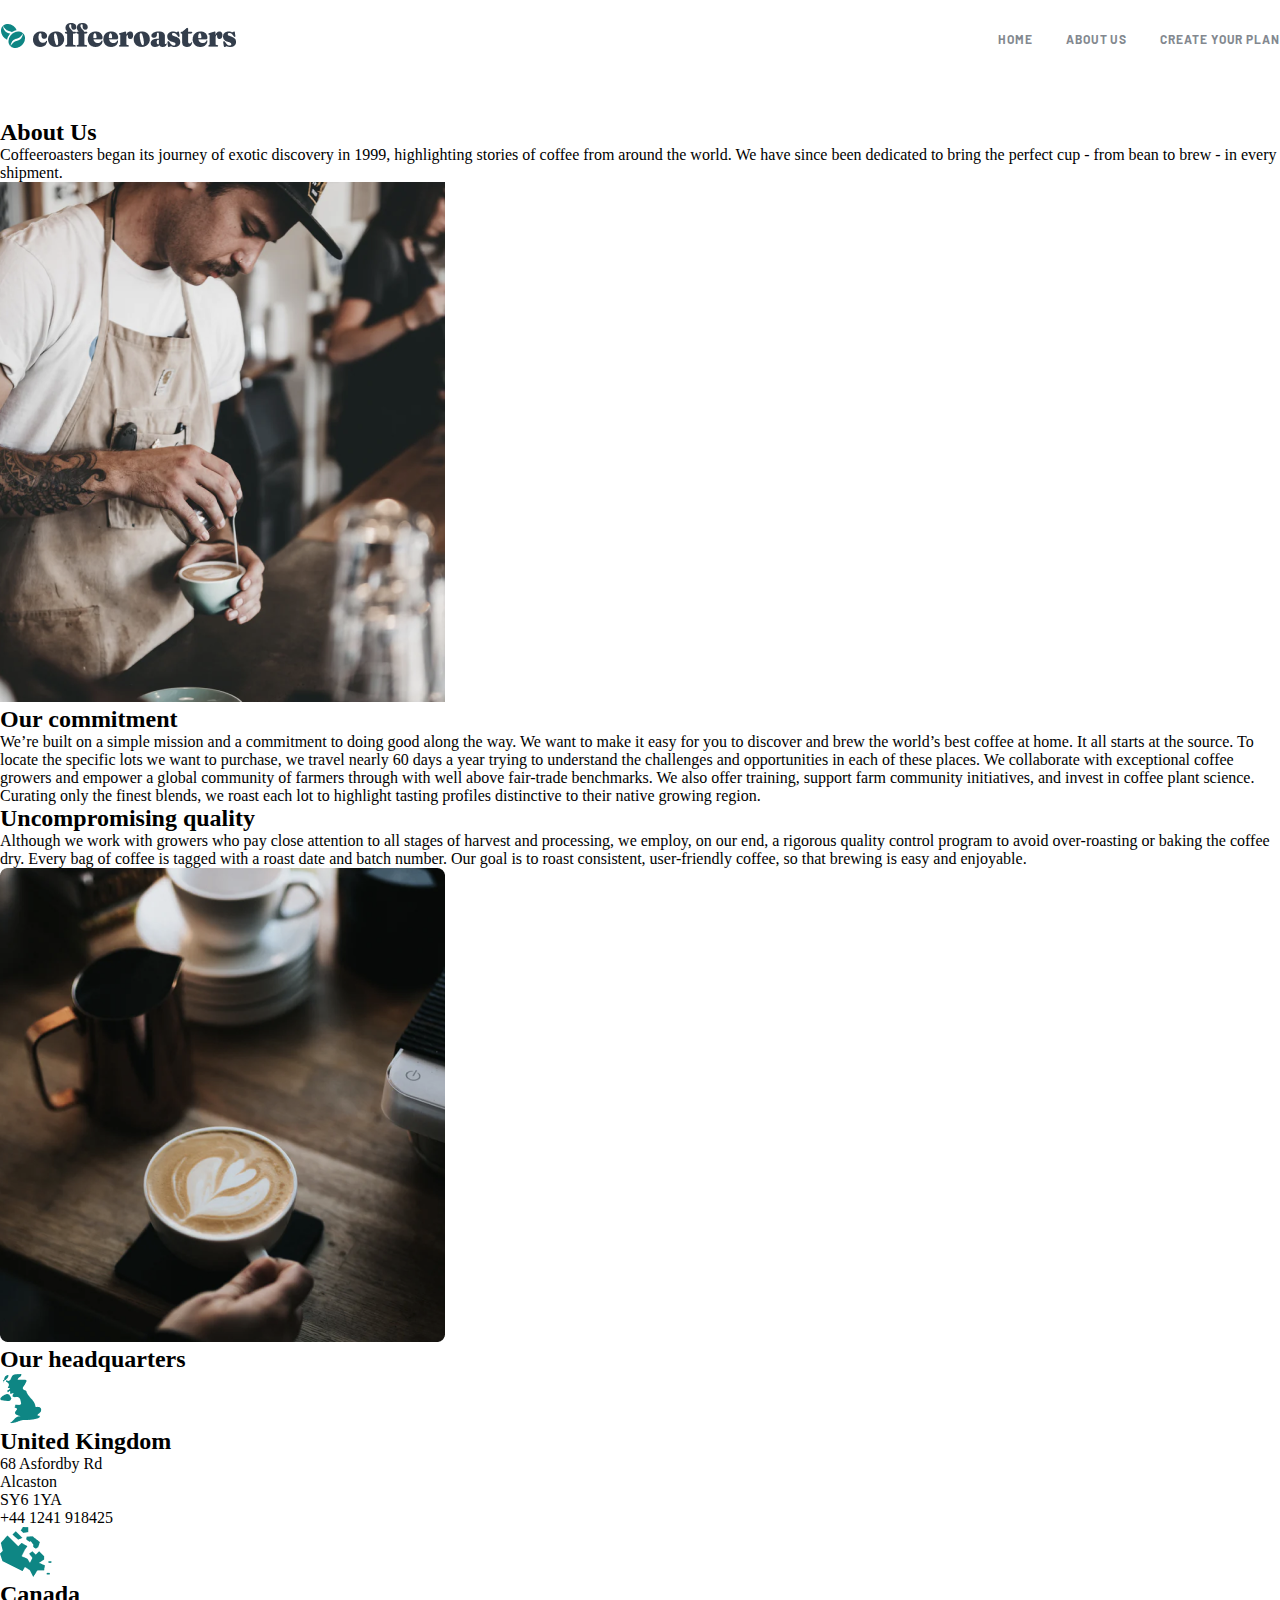
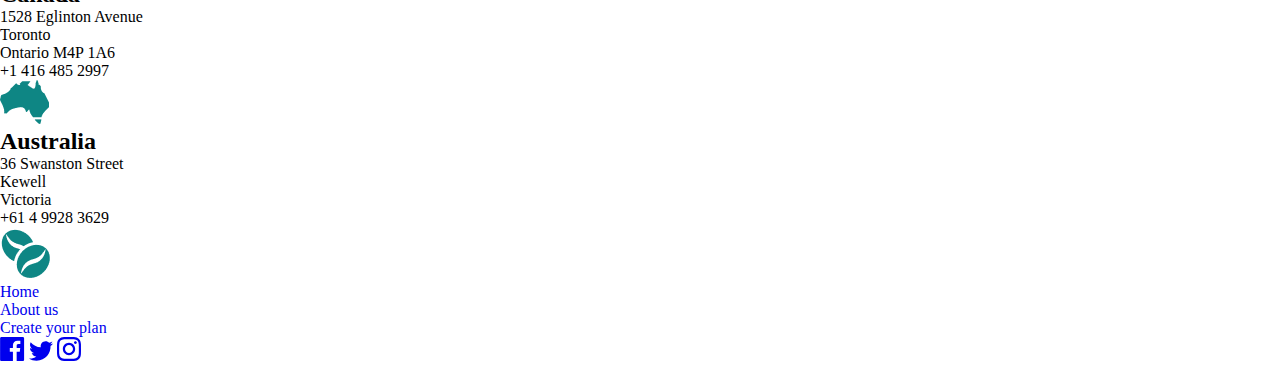
==== about-us.html @ d8273f0f "main" ====
<!DOCTYPE html>
<html lang="en">
<head>
    <meta charset="UTF-8">
    <meta http-equiv="X-UA-Compatible" content="IE=edge">
    <meta name="viewport" content="width=device-width, initial-scale=1.0">
    <title>Document</title>
    <link rel="stylesheet" href="./css/main.css">
    <link rel="preconnect" href="https://fonts.googleapis.com">
    <link rel="preconnect" href="https://fonts.gstatic.com" crossorigin>
    <link href="https://fonts.googleapis.com/css2?family=Barlow:wght@400;700&family=Fraunces:opsz,wght@9..144,900&family=Philosopher:wght@700&family=Roboto:wght@400;500&display=swap" rel="stylesheet">
</head>
<body>
    <header class="header">
        <section class="header-section">
            <container class="header-section-container">
                <div class="header-section-container-block">
                    <div class="header-section-container-block-flexbox">
                        <h1>
                            <a href="#">
                                <img src="./img/logo.png" alt="logo" class="header-section-container-block-flexbox__img">
                            </a>
                        </h1>
                        <img src="./img/menu.svg" alt="menu" class="header-section-container-block-flexbox__secondImg" style="visibility: hidden;">
                        <nav>
                            <ul>
                                <li><a href="./index.html">Home</a></li>
                                <li><a href="./about-us.html">About us</a></li>
                                <li><a href="./create-plan.html">Create your plan</a></li>
                            </ul>
                        </nav>
                    </div>
                </div>
            </container>
        </section>
    </header>
    <main class="main">
        <section class="about-us-section">
            <container class="about-us-section-container">
                <div class="about-us-section-container-block">
                    <h2 class="about-us-section-container-block__title">
                        About Us
                    </h2>
                    <p class="about-us-section-container-block__text">
                        Coffeeroasters began its journey of exotic discovery in 1999, highlighting stories of coffee from around the world. We have since been dedicated to bring the perfect cup - from bean to brew - in every shipment.
                    </p>
                </div>
            </container>
        </section>
        <section class="our-commitment-section">
            <container class="our-commitment-section-container">
                <div class="our-commitment-section-container-block">
                    <div class="our-commitment-section-container-block-flexbox">
                        <img src="./img/worker.png" alt="worker" class="our-commitment-section-container-block-flexbox__img"
                        >
                        <div class="our-commitment-section-container-block-flexbox-textbox">
                            <h2 class="our-commitment-section-container-block-flexbox-textbox__title">
                                Our commitment
                            </h2>
                            <p class="our-commitment-section-container-block-flexbox-textbox__text">
                                We’re built on a simple mission and a commitment to doing good along the way. We want to make it easy for you to discover and brew the world’s best coffee at home. It all starts at the source. To locate the specific lots we want to purchase, we travel nearly 60 days a year trying to understand the challenges and opportunities in each of these places. We collaborate with exceptional coffee growers and empower a global community of farmers through with well above fair-trade benchmarks. We also offer training, support farm community initiatives, and invest in coffee plant science. Curating only the finest blends, we roast each lot to highlight tasting profiles distinctive to their native growing region.
                            </p>
                        </div>
                    </div>
                </div>
            </container>
        </section>
        <section class="umcomprosing-quality-section">
            <container class="umcomprosing-quality-section-container">
                <div class="umcomprosing-quality-section-container-block">
                    <div class="umcomprosing-quality-section-container-block-flexbox">
                        <div class="umcomprosing-quality-section-container-block-flexbox-textbox">
                            <h2 class="umcomprosing-quality-section-container-block-flexbox-textbox__title">
                                Uncompromising quality
                            </h2>
                            <p class="umcomprosing-quality-section-container-block-flexbox-textbox__text">
                                Although we work with growers who pay close attention to all stages of harvest and processing, we employ, on our end, a rigorous quality control program to avoid over-roasting or baking the coffee dry. Every bag of coffee is tagged with a roast date and batch number. Our goal is to roast consistent, user-friendly coffee, so that brewing is easy and enjoyable.
                            </p>
                        </div>
                        <img src="./img/absolute picture.png" alt="coffee" class="umcomprosing-quality-section-container-block-flexbox__img">
                    </div>
                </div>
            </container>
        </section>
        <section class="headquarters-section">
            <container class="headquarters-section-container">
                <div class="headquarters-section-container-block">
                    <h2 class="headquarters-section-container-block__title">
                        Our headquarters
                    </h2>
                    <div class="headquarters-section-container-block-flexbox">
                        <div class="headquarters-section-container-block-flexbox-box">
                            <img src="./img/angliya.png" alt="angliya" class="headquarters-section-container-block-flexbox-box__img">
                            <h2 class="headquarters-section-container-block-flexbox-box__title">
                                United Kingdom
                            </h2>
                            <nav>
                                <ul>
                                    <li>68  Asfordby Rd</li>
                                    <li>Alcaston</li>
                                    <li>SY6 1YA</li>
                                    <li>+44 1241 918425</li>
                                </ul>
                            </nav>
                        </div>
                        <div class="headquarters-section-container-block-flexbox-box">
                            <img src="./img/Canada.png" alt="angliya" class="headquarters-section-container-block-flexbox-box__img">
                            <h2 class="headquarters-section-container-block-flexbox-box__title">
                                Canada
                            </h2>
                            <nav>
                                <ul>
                                    <li>1528  Eglinton Avenue</li>
                                    <li>Toronto</li>
                                    <li>Ontario M4P 1A6</li>
                                    <li>+1 416 485 2997</li>
                                </ul>
                            </nav>
                        </div>
                        <div class="headquarters-section-container-block-flexbox-box">
                            <img src="./img/avstraliya.png" alt="angliya" class="headquarters-section-container-block-flexbox-box__img">
                            <h2 class="headquarters-section-container-block-flexbox-box__title">
                                Australia
                            </h2>
                            <nav>
                                <ul>
                                    <li>36 Swanston Street</li>
                                    <li>Kewell</li>
                                    <li>Victoria</li>
                                    <li>+61 4 9928 3629</li>
                                </ul>
                            </nav>
                        </div>
                    </div>
                </div>
            </container>
        </section>
    </main>
    <footer class="footer">
        <section class="footer-section">
            <container class="footer-section-container">
                <div class="footer-section-container-block">
                    <div class="footer-section-container-block-flexbox">
                        <a href="">
                            <img src="./img/logo footer.png" alt="logo footer" class="footer-section-container-block-flexbox__img">
                        </a>
                        <nav>
                            <ul>
                                <li><a href="./index.html">Home</a></li>
                                <li><a href="./about-us.html">About us</a></li>
                                <li><a href="./create-plan.html">Create your plan</a></li>
                            </ul>
                        </nav>
                        <div class="footer-section-container-block-flexbox-spanbox">
                            <span class="footer-section-container-block-flexbox-spanbox-span">
                                <a href="https://www.facebook.com" class="footer-section-container-block-flexbox-spanbox-span-link">
                                    <svg width="25" height="24" viewBox="0 0 25 24" fill="none" xmlns="http://www.w3.org/2000/svg">
                                        <path d="M22.7752 0H1.42522C0.69322 0 0.10022 0.593 0.10022 1.325V22.676C0.10022 23.407 0.69322 24 1.42522 24H12.9202V14.706H9.79222V11.084H12.9202V8.413C12.9202 5.313 14.8132 3.625 17.5792 3.625C18.9042 3.625 20.0422 3.724 20.3742 3.768V7.008L18.4562 7.009C16.9522 7.009 16.6612 7.724 16.6612 8.772V11.085H20.2482L19.7812 14.707H16.6612V24H22.7772C23.5072 24 24.1002 23.407 24.1002 22.675V1.325C24.1002 0.593 23.5072 0 22.7752 0Z" fill="currentColor" />
                                        </svg>
                                        
                                </a>
                            </span>
                            <span class="footer-section-container-block-flexbox-spanbox-span">
                                <a href="https://www.twitter.com" class="footer-section-container-block-flexbox-spanbox-span-link">
                                    <svg width="24" height="20" viewBox="0 0 24 20" fill="none" xmlns="http://www.w3.org/2000/svg">
                                        <path d="M24 2.55705C23.117 2.94905 22.168 3.21305 21.172 3.33205C22.189 2.72305 22.97 1.75805 23.337 0.608047C22.386 1.17205 21.332 1.58205 20.21 1.80305C19.313 0.846047 18.032 0.248047 16.616 0.248047C13.437 0.248047 11.101 3.21405 11.819 6.29305C7.728 6.08805 4.1 4.12805 1.671 1.14905C0.381 3.36205 1.002 6.25705 3.194 7.72305C2.388 7.69705 1.628 7.47605 0.965 7.10705C0.911 9.38805 2.546 11.522 4.914 11.997C4.221 12.185 3.462 12.229 2.69 12.081C3.316 14.037 5.134 15.46 7.29 15.5C5.22 17.123 2.612 17.848 0 17.54C2.179 18.937 4.768 19.752 7.548 19.752C16.69 19.752 21.855 12.031 21.543 5.10605C22.505 4.41105 23.34 3.54405 24 2.55705Z" fill="currentColor"/>
                                        </svg>
                                        
                                </a>
                            </span>
                            <span class="footer-section-container-block-flexbox-spanbox-span">
                                <a href="https://www.instagram.com" class="footer-section-container-block-flexbox-spanbox-span-link">
                                    <svg width="24" height="24" viewBox="0 0 24 24" fill="none" xmlns="http://www.w3.org/2000/svg">
                                        <path fill-rule="evenodd" clip-rule="evenodd" d="M12 0C8.741 0 8.333 0.014 7.053 0.072C2.695 0.272 0.273 2.69 0.073 7.052C0.014 8.333 0 8.741 0 12C0 15.259 0.014 15.668 0.072 16.948C0.272 21.306 2.69 23.728 7.052 23.928C8.333 23.986 8.741 24 12 24C15.259 24 15.668 23.986 16.948 23.928C21.302 23.728 23.73 21.31 23.927 16.948C23.986 15.668 24 15.259 24 12C24 8.741 23.986 8.333 23.928 7.053C23.732 2.699 21.311 0.273 16.949 0.073C15.668 0.014 15.259 0 12 0ZM12 2.163C15.204 2.163 15.584 2.175 16.85 2.233C20.102 2.381 21.621 3.924 21.769 7.152C21.827 8.417 21.838 8.797 21.838 12.001C21.838 15.206 21.826 15.585 21.769 16.85C21.62 20.075 20.105 21.621 16.85 21.769C15.584 21.827 15.206 21.839 12 21.839C8.796 21.839 8.416 21.827 7.151 21.769C3.891 21.62 2.38 20.07 2.232 16.849C2.174 15.584 2.162 15.205 2.162 12C2.162 8.796 2.175 8.417 2.232 7.151C2.381 3.924 3.896 2.38 7.151 2.232C8.417 2.175 8.796 2.163 12 2.163ZM5.838 12C5.838 8.597 8.597 5.838 12 5.838C15.403 5.838 18.162 8.597 18.162 12C18.162 15.404 15.403 18.163 12 18.163C8.597 18.163 5.838 15.403 5.838 12ZM12 16C9.791 16 8 14.21 8 12C8 9.791 9.791 8 12 8C14.209 8 16 9.791 16 12C16 14.21 14.209 16 12 16ZM16.965 5.595C16.965 4.8 17.61 4.155 18.406 4.155C19.201 4.155 19.845 4.8 19.845 5.595C19.845 6.39 19.201 7.035 18.406 7.035C17.61 7.035 16.965 6.39 16.965 5.595Z" fill="currentColor"/>
                                        </svg>
                                        
                                </a>
                            </span>
                        </div>
                    </div>
                </div>
            </container>
        </section>
    </footer>
</body>
</html>
---- css/main.css ----
* {
  margin: 0;
  padding: 0;
  -webkit-box-sizing: border-box;
          box-sizing: border-box;
}

body .container {
  max-width: 1280px;
  margin: 0 auto;
}

body li {
  list-style-type: none;
}

body a {
  text-decoration: none;
}

.header-section {
  min-height: 119px;
  padding-top: 20px;
}

.header-section .header-section-container-block-flexbox {
  display: -webkit-box;
  display: -ms-flexbox;
  display: flex;
  -webkit-box-align: center;
      -ms-flex-align: center;
          align-items: center;
  -webkit-box-pack: justify;
      -ms-flex-pack: justify;
          justify-content: space-between;
  -ms-flex-wrap: wrap;
      flex-wrap: wrap;
}

.header-section .header-section-container-block-flexbox nav ul {
  display: -webkit-box;
  display: -ms-flexbox;
  display: flex;
  gap: 0 33px;
}

.header-section .header-section-container-block-flexbox nav ul li a {
  font-family: 'Barlow';
  font-style: normal;
  font-weight: 700;
  font-size: 12px;
  line-height: 15px;
  letter-spacing: 0.923077px;
  text-transform: uppercase;
  color: #83888F;
  margin: 0;
}

@media (max-width: 592px) {
  .header-section-container-block-flexbox {
    -webkit-box-orient: vertical;
    -webkit-box-direction: normal;
        -ms-flex-direction: column;
            flex-direction: column;
    margin-top: auto;
  }
}

@media (max-width: 345px) {
  .header-section-container-block-flexbox nav ul {
    -ms-flex-wrap: wrap;
        flex-wrap: wrap;
    padding-left: 55px;
  }
  .header-section-container-block-flexbox nav ul li:nth-child(3) {
    padding-top: 15px;
    margin-bottom: 40px;
  }
}

@media (max-width: 240px) {
  .header-section-container-block-flexbox nav ul {
    padding-left: 50px;
  }
  .header-section-container-block-flexbox nav ul li:nth-child(3) {
    padding-top: 15px;
    margin-bottom: 40px;
  }
}

.create-plan-section .create-plan-section-container-block {
  min-height: 600px;
  background-image: url(/img/greatCoffee.png);
  background-position: center;
  display: -webkit-box;
  display: -ms-flexbox;
  display: flex;
  -webkit-box-orient: vertical;
  -webkit-box-direction: normal;
      -ms-flex-direction: column;
          flex-direction: column;
  -webkit-box-pack: center;
      -ms-flex-pack: center;
          justify-content: center;
  padding-left: 85px;
}

.create-plan-section .create-plan-section-container-block__title {
  font-family: 'Fraunces';
  font-style: normal;
  font-weight: 900;
  font-size: 72px;
  line-height: 72px;
  color: #FEFCF7;
  max-width: 493px;
}

.create-plan-section .create-plan-section-container-block__text {
  font-family: 'Barlow';
  font-style: normal;
  font-weight: 400;
  font-size: 16px;
  line-height: 26px;
  color: #FEFCF7;
  mix-blend-mode: normal;
  opacity: 0.8;
  max-width: 445px;
  margin: 0;
  padding-top: 32px;
  padding-bottom: 56px;
}

.create-plan-section .create-plan-section-container-block__btn {
  padding: 15px 31px;
  background: #0E8784;
  border-radius: 6px;
  max-width: 217px;
  font-family: 'Fraunces';
  font-style: normal;
  font-weight: 900;
  font-size: 18px;
  line-height: 25px;
  color: #FEFCF7;
}

@media (max-width: 768px) {
  .create-plan-section .create-plan-section-container-block {
    padding-left: 30px;
  }
  .create-plan-section .create-plan-section-container-block .create-plan-section-container-block__title {
    font-weight: 900;
    font-size: 48px;
    line-height: 48px;
    max-width: 329px;
  }
  .create-plan-section .create-plan-section-container-block .create-plan-section-container-block__text {
    font-size: 15px;
    max-width: 395px;
  }
}

@media (max-width: 375px) {
  .create-plan-section .create-plan-section-container-block {
    text-align: center;
    padding-left: 0;
  }
  .create-plan-section .create-plan-section-container-block__title {
    font-size: 40px;
    line-height: 40px;
    max-width: 279px;
  }
  .create-plan-section .create-plan-section-container-block__btn {
    margin: 0 auto;
  }
}

.our-collection-section {
  margin-top: 136px;
}

.our-collection-section .our-collection-section-container-block {
  position: relative;
}

.our-collection-section .our-collection-section-container-block__img {
  position: absolute;
  z-index: -1;
  top: -30px;
  width: 100%;
}

.our-collection-section .our-collection-section-container-block-flexbox {
  display: -webkit-box;
  display: -ms-flexbox;
  display: flex;
  padding-top: 130px;
  -webkit-box-pack: justify;
      -ms-flex-pack: justify;
          justify-content: space-between;
}

.our-collection-section .our-collection-section-container-block-flexbox-innerBox {
  max-width: 255px;
  text-align: center;
}

.our-collection-section .our-collection-section-container-block-flexbox-innerBox-textbox__title {
  font-family: 'Fraunces';
  font-style: normal;
  font-weight: 900;
  font-size: 24px;
  line-height: 32px;
  color: #333D4B;
  padding-top: 70px;
  padding-bottom: 24px;
}

.our-collection-section .our-collection-section-container-block-flexbox-innerBox-textbox__text {
  font-family: 'Barlow';
  font-style: normal;
  font-weight: 400;
  font-size: 16px;
  line-height: 26px;
  color: #333D4B;
}

.our-collection-section .our-collection-section-container-block-flexbox-innerBox:nth-child(4) {
  padding-top: 10px;
}

@media (max-width: 1015px) {
  .our-collection-section .our-collection-section-container-block-flexbox {
    -webkit-box-orient: vertical;
    -webkit-box-direction: normal;
        -ms-flex-direction: column;
            flex-direction: column;
    -webkit-box-align: center;
        -ms-flex-align: center;
            align-items: center;
    padding-top: 80px;
  }
  .our-collection-section .our-collection-section-container-block-flexbox-innerBox {
    display: -webkit-box;
    display: -ms-flexbox;
    display: flex;
    -webkit-box-orient: horizontal;
    -webkit-box-direction: normal;
        -ms-flex-direction: row;
            flex-direction: row;
    -webkit-box-align: center;
        -ms-flex-align: center;
            align-items: center;
    max-width: 573px;
    -webkit-box-pack: justify;
        -ms-flex-pack: justify;
            justify-content: space-between;
  }
  .our-collection-section .our-collection-section-container-block-flexbox-innerBox-textbox {
    text-align: left;
  }
  .our-collection-section .our-collection-section-container-block-flexbox-innerBox-textbox__title {
    padding-top: 0;
  }
}

@media (max-width: 450px) {
  .our-collection-section .our-collection-section-container-block-flexbox {
    gap: 40px 0;
  }
  .our-collection-section .our-collection-section-container-block-flexbox-innerBox {
    -webkit-box-orient: vertical;
    -webkit-box-direction: normal;
        -ms-flex-direction: column;
            flex-direction: column;
  }
  .our-collection-section .our-collection-section-container-block-flexbox-innerBox-textbox {
    text-align: center;
    max-width: 282px;
  }
}

.why-us-section {
  margin-top: 200px;
}

.why-us-section .why-us-section-container-block {
  height: 577px;
  background-color: #2C343E;
  border-radius: 15px;
}

.why-us-section .why-us-section-container-block__title {
  font-family: 'Fraunces';
  font-style: normal;
  font-weight: 900;
  font-size: 40px;
  line-height: 48px;
  text-align: center;
  color: #FEFCF7;
  padding-top: 100px;
}

.why-us-section .why-us-section-container-block__text {
  padding-top: 32px;
  font-family: 'Barlow';
  font-style: normal;
  font-weight: 400;
  font-size: 16px;
  line-height: 26px;
  text-align: center;
  color: #FEFCF7;
  mix-blend-mode: normal;
  opacity: 0.8;
  max-width: 540px;
  margin: 0 auto;
}

.why-us-section .why-us-section-container-block-flexbox {
  display: -webkit-box;
  display: -ms-flexbox;
  display: flex;
  -webkit-box-pack: center;
      -ms-flex-pack: center;
          justify-content: center;
  -webkit-box-align: center;
      -ms-flex-align: center;
          align-items: center;
  gap: 0 30px;
  padding-top: 86px;
}

.why-us-section .why-us-section-container-block-flexbox-innerBox {
  min-width: 350px;
  height: 382px;
  display: -webkit-box;
  display: -ms-flexbox;
  display: flex;
  -webkit-box-orient: vertical;
  -webkit-box-direction: normal;
      -ms-flex-direction: column;
          flex-direction: column;
  -webkit-box-pack: center;
      -ms-flex-pack: center;
          justify-content: center;
  -webkit-box-align: center;
      -ms-flex-align: center;
          align-items: center;
  gap: 56px 0;
  background: #0E8784;
  border-radius: 8px;
}

.why-us-section .why-us-section-container-block-flexbox-innerBox-textbox {
  display: -webkit-box;
  display: -ms-flexbox;
  display: flex;
  -webkit-box-orient: vertical;
  -webkit-box-direction: normal;
      -ms-flex-direction: column;
          flex-direction: column;
  -webkit-box-align: center;
      -ms-flex-align: center;
          align-items: center;
  -webkit-box-pack: center;
      -ms-flex-pack: center;
          justify-content: center;
  gap: 24px 0;
}

.why-us-section .why-us-section-container-block-flexbox-innerBox-textbox__title {
  font-family: 'Fraunces';
  font-style: normal;
  font-weight: 900;
  font-size: 24px;
  line-height: 32px;
  color: #FEFCF7;
}

.why-us-section .why-us-section-container-block-flexbox-innerBox-textbox__text {
  font-family: 'Barlow';
  font-style: normal;
  font-weight: 400;
  font-size: 16px;
  line-height: 26px;
  color: #FEFCF7;
  max-width: 255px;
  margin: 0 auto;
  text-align: center;
}

@media (max-width: 768px) {
  .why-us-section .why-us-section-container-block {
    min-height: 597px;
  }
  .why-us-section .why-us-section-container-block-flexbox {
    padding-top: 70px;
    -webkit-box-orient: vertical;
    -webkit-box-direction: normal;
        -ms-flex-direction: column;
            flex-direction: column;
    gap: 24px 0;
  }
  .why-us-section .why-us-section-container-block-flexbox-innerBox {
    max-width: 573px;
    height: 180px;
    -webkit-box-orient: horizontal;
    -webkit-box-direction: normal;
        -ms-flex-direction: row;
            flex-direction: row;
    gap: 0 55px;
    padding-left: 70px;
    padding-right: 48px;
  }
  .why-us-section .why-us-section-container-block-flexbox-innerBox-textbox__text {
    max-width: 344px;
  }
}

@media (max-width: 450px) {
  .why-us-section .why-us-section-container-block {
    height: 902px;
  }
  .why-us-section .why-us-section-container-block-flexbox-innerBox {
    max-width: 279px;
    min-height: 382px;
    -webkit-box-orient: vertical;
    -webkit-box-direction: normal;
        -ms-flex-direction: column;
            flex-direction: column;
    gap: 56px 0;
  }
}

@media (max-width: 373px) {
  .why-us-section .why-us-section-container-block-flexbox-innerBox {
    width: 85vw;
  }
}
/*# sourceMappingURL=main.css.map */
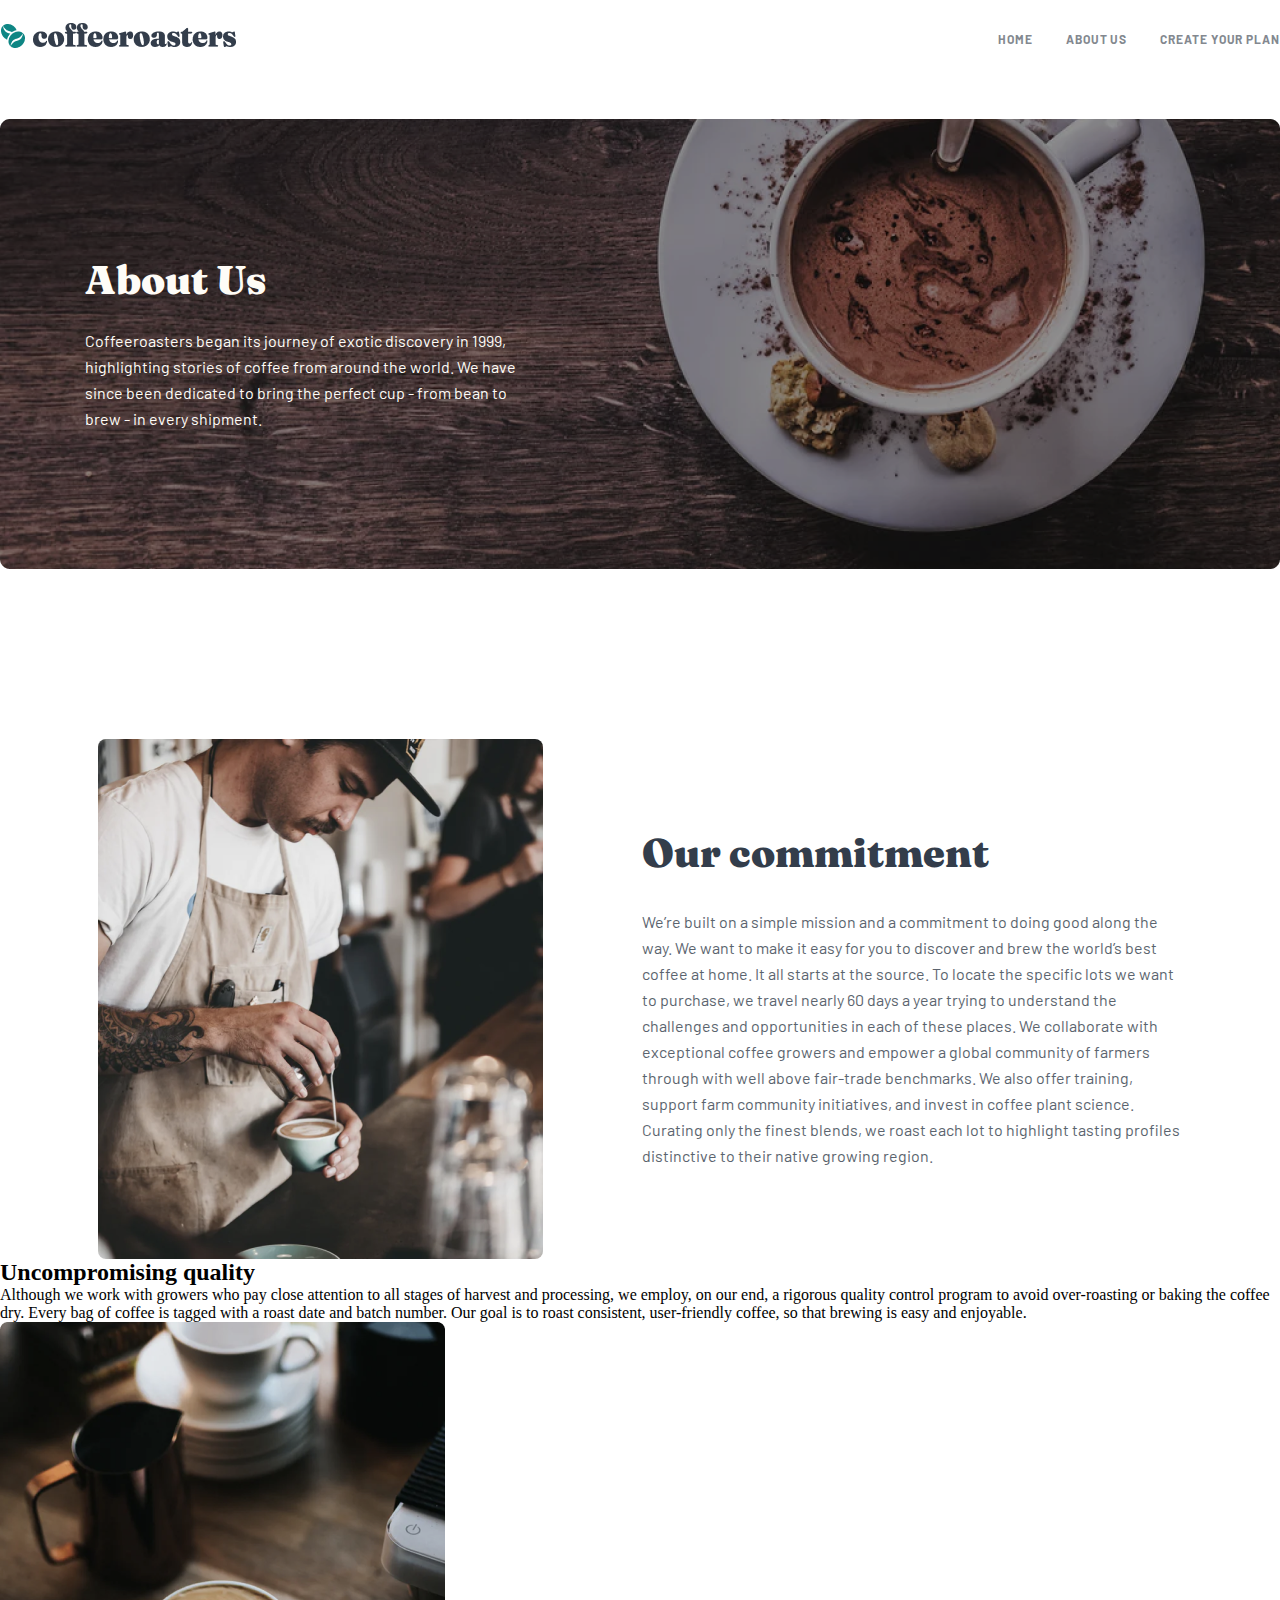
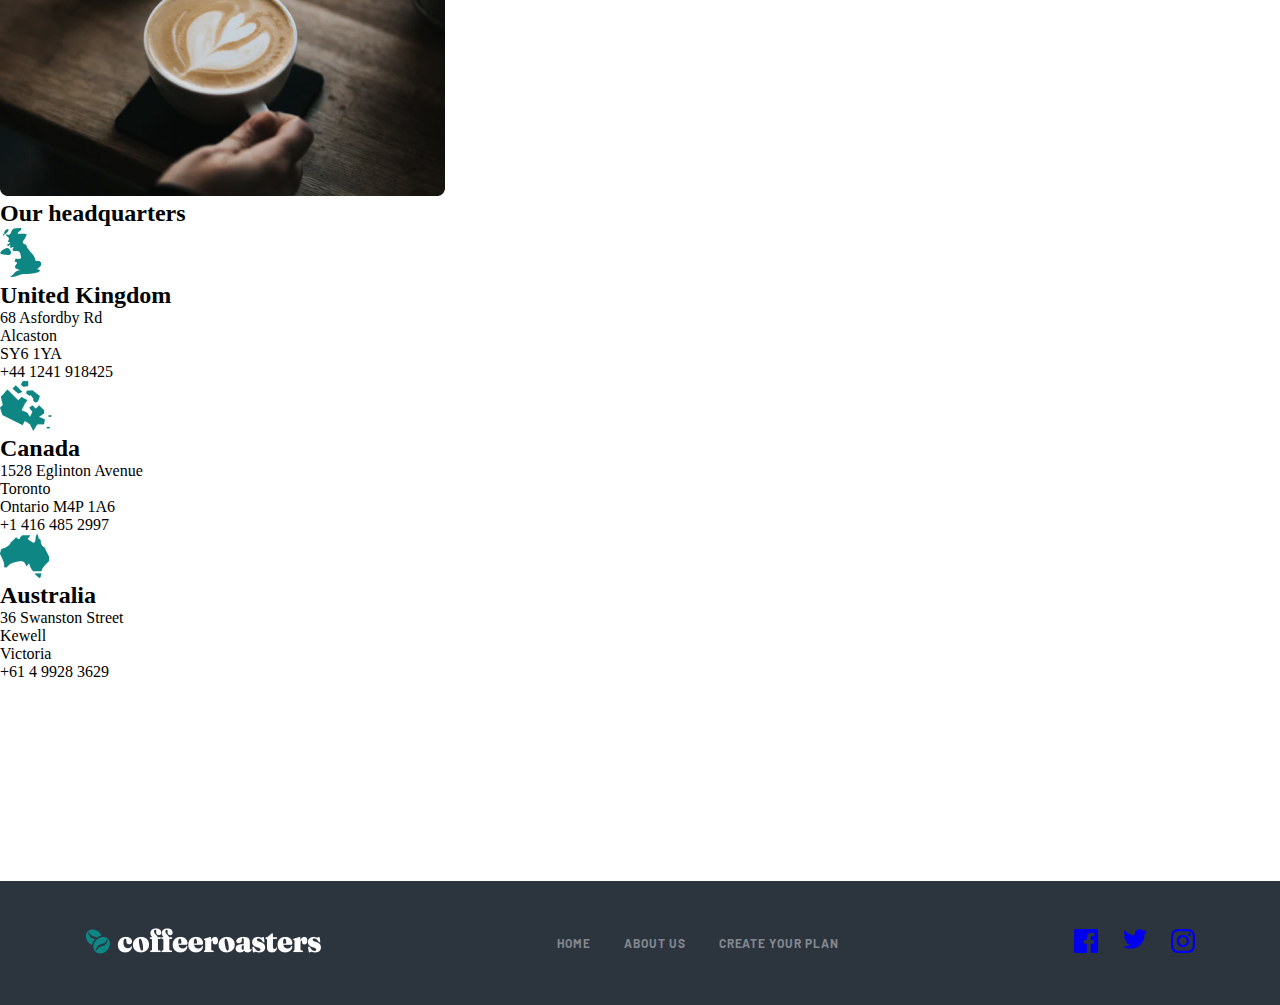
==== commit e07be5a5: "changed" ====
--- a/about-us.html
+++ b/about-us.html
@@ -13,7 +13,7 @@
 <body>
     <header class="header">
         <section class="header-section">
-            <container class="header-section-container">
+            <div class="container">
                 <div class="header-section-container-block">
                     <div class="header-section-container-block-flexbox">
                         <h1>
@@ -21,7 +21,6 @@
                                 <img src="./img/logo.png" alt="logo" class="header-section-container-block-flexbox__img">
                             </a>
                         </h1>
-                        <img src="./img/menu.svg" alt="menu" class="header-section-container-block-flexbox__secondImg" style="visibility: hidden;">
                         <nav>
                             <ul>
                                 <li><a href="./index.html">Home</a></li>
@@ -31,12 +30,12 @@
                         </nav>
                     </div>
                 </div>
-            </container>
+            </div>
         </section>
     </header>
     <main class="main">
         <section class="about-us-section">
-            <container class="about-us-section-container">
+            <div class="container">
                 <div class="about-us-section-container-block">
                     <h2 class="about-us-section-container-block__title">
                         About Us
@@ -45,14 +44,13 @@
                         Coffeeroasters began its journey of exotic discovery in 1999, highlighting stories of coffee from around the world. We have since been dedicated to bring the perfect cup - from bean to brew - in every shipment.
                     </p>
                 </div>
-            </container>
+            </div>
         </section>
         <section class="our-commitment-section">
-            <container class="our-commitment-section-container">
+            <div class="container">
                 <div class="our-commitment-section-container-block">
                     <div class="our-commitment-section-container-block-flexbox">
-                        <img src="./img/worker.png" alt="worker" class="our-commitment-section-container-block-flexbox__img"
-                        >
+                        <img src="./img/worker.png" alt="worker" class="our-commitment-section-container-block-flexbox__img">
                         <div class="our-commitment-section-container-block-flexbox-textbox">
                             <h2 class="our-commitment-section-container-block-flexbox-textbox__title">
                                 Our commitment
@@ -63,10 +61,10 @@
                         </div>
                     </div>
                 </div>
-            </container>
+            </div>
         </section>
         <section class="umcomprosing-quality-section">
-            <container class="umcomprosing-quality-section-container">
+            <div class="container">
                 <div class="umcomprosing-quality-section-container-block">
                     <div class="umcomprosing-quality-section-container-block-flexbox">
                         <div class="umcomprosing-quality-section-container-block-flexbox-textbox">
@@ -80,10 +78,10 @@
                         <img src="./img/absolute picture.png" alt="coffee" class="umcomprosing-quality-section-container-block-flexbox__img">
                     </div>
                 </div>
-            </container>
+            </div>
         </section>
         <section class="headquarters-section">
-            <container class="headquarters-section-container">
+            <div class="container">
                 <div class="headquarters-section-container-block">
                     <h2 class="headquarters-section-container-block__title">
                         Our headquarters
@@ -133,12 +131,12 @@
                         </div>
                     </div>
                 </div>
-            </container>
+            </div>
         </section>
     </main>
     <footer class="footer">
         <section class="footer-section">
-            <container class="footer-section-container">
+            <div class="container">
                 <div class="footer-section-container-block">
                     <div class="footer-section-container-block-flexbox">
                         <a href="">
@@ -179,7 +177,7 @@
                         </div>
                     </div>
                 </div>
-            </container>
+            </div>
         </section>
     </footer>
 </body>
--- a/css/main.css
+++ b/css/main.css
@@ -90,7 +90,7 @@
 
 .create-plan-section .create-plan-section-container-block {
   min-height: 600px;
-  background-image: url(/img/greatCoffee.png);
+  background-image: url(/Coffee-responsive-master/img/greatCoffee.png);
   background-position: center;
   display: -webkit-box;
   display: -ms-flexbox;
@@ -436,4 +436,407 @@
     width: 85vw;
   }
 }
+
+.how-it-works-section {
+  margin-top: 350px;
+}
+
+.how-it-works-section .how-it-works-section-container-block {
+  position: relative;
+  display: -webkit-box;
+  display: -ms-flexbox;
+  display: flex;
+  -webkit-box-orient: vertical;
+  -webkit-box-direction: normal;
+      -ms-flex-direction: column;
+          flex-direction: column;
+  -webkit-box-align: start;
+      -ms-flex-align: start;
+          align-items: flex-start;
+}
+
+.how-it-works-section .how-it-works-section-container-block__title {
+  font-family: 'Fraunces';
+  font-style: normal;
+  font-weight: 900;
+  font-size: 24px;
+  line-height: 32px;
+  color: #83888F;
+  padding-bottom: 178px;
+}
+
+.how-it-works-section .how-it-works-section-container-block-imgbox {
+  position: absolute;
+  top: 120px;
+  display: -webkit-box;
+  display: -ms-flexbox;
+  display: flex;
+  -webkit-box-align: center;
+      -ms-flex-align: center;
+          align-items: center;
+}
+
+.how-it-works-section .how-it-works-section-container-block-imgbox__lineImg {
+  width: 98%;
+}
+
+.how-it-works-section .how-it-works-section-container-block-imgbox__circleImg {
+  position: absolute;
+}
+
+.how-it-works-section .how-it-works-section-container-block-imgbox__circleImg:nth-child(2) {
+  left: 349px;
+  right: auto;
+}
+
+.how-it-works-section .how-it-works-section-container-block-imgbox__circleImg:nth-child(3) {
+  left: 729px;
+}
+
+.how-it-works-section .how-it-works-section-container-block-flexbox {
+  display: -webkit-box;
+  display: -ms-flexbox;
+  display: flex;
+  gap: 0 75px;
+  padding-bottom: 64px;
+}
+
+.how-it-works-section .how-it-works-section-container-block-flexbox-innerBox {
+  max-width: 285px;
+  display: -webkit-box;
+  display: -ms-flexbox;
+  display: flex;
+  -webkit-box-orient: vertical;
+  -webkit-box-direction: normal;
+      -ms-flex-direction: column;
+          flex-direction: column;
+  gap: 35px 0;
+}
+
+.how-it-works-section .how-it-works-section-container-block-flexbox-innerBox__title {
+  font-family: 'Fraunces';
+  font-style: normal;
+  font-weight: 900;
+  font-size: 72px;
+  line-height: 72px;
+  color: #FDD6BA;
+}
+
+.how-it-works-section .how-it-works-section-container-block-flexbox-innerBox__secondTitle {
+  font-family: 'Fraunces';
+  font-style: normal;
+  font-weight: 900;
+  font-size: 32px;
+  line-height: 36px;
+  color: #333D4B;
+  max-width: 255px;
+}
+
+.how-it-works-section .how-it-works-section-container-block-flexbox-innerBox__text {
+  font-family: 'Barlow';
+  font-style: normal;
+  font-weight: 400;
+  font-size: 16px;
+  line-height: 26px;
+  color: #333D4B;
+}
+
+.how-it-works-section .how-it-works-section-container-block .how-it-works-section-container-block-btn {
+  padding: 15px 31px;
+  background: #0E8784;
+  border-radius: 6px;
+  font-family: 'Fraunces';
+  font-style: normal;
+  font-weight: 900;
+  font-size: 18px;
+  line-height: 25px;
+  color: #FEFCF7;
+}
+
+@media (max-width: 768px) {
+  .how-it-works-section .how-it-works-section-container-block-imgbox__lineImg {
+    width: 76%;
+  }
+  .how-it-works-section .how-it-works-section-container-block-imgbox__circleImg:nth-child(2) {
+    left: 282px;
+  }
+  .how-it-works-section .how-it-works-section-container-block-imgbox__circleImg:nth-child(3) {
+    left: 524px;
+  }
+  .how-it-works-section .how-it-works-section-container-block-flexbox {
+    gap: 0;
+  }
+}
+
+@media (max-width: 700px) {
+  .how-it-works-section .how-it-works-section-container-block {
+    gap: 80px 0;
+  }
+  .how-it-works-section .how-it-works-section-container-block__title {
+    padding-top: 100px;
+    text-align: center;
+    margin: 0 auto;
+    padding-bottom: 80px;
+  }
+  .how-it-works-section .how-it-works-section-container-block-imgbox {
+    display: none;
+  }
+  .how-it-works-section .how-it-works-section-container-block-flexbox {
+    -webkit-box-orient: vertical;
+    -webkit-box-direction: normal;
+        -ms-flex-direction: column;
+            flex-direction: column;
+    -webkit-box-pack: center;
+        -ms-flex-pack: center;
+            justify-content: center;
+    -webkit-box-align: center;
+        -ms-flex-align: center;
+            align-items: center;
+    gap: 56px 0;
+    margin: 0 auto;
+  }
+  .how-it-works-section .how-it-works-section-container-block-flexbox-innerBox {
+    -webkit-box-align: center;
+        -ms-flex-align: center;
+            align-items: center;
+    max-width: 100%;
+  }
+  .how-it-works-section .how-it-works-section-container-block-flexbox-innerBox__secondTitle {
+    text-align: center;
+    margin: 0 auto;
+    max-width: 100%;
+  }
+  .how-it-works-section .how-it-works-section-container-block-flexbox-innerBox__text {
+    max-width: 387px;
+    text-align: center;
+  }
+  .how-it-works-section .how-it-works-section-container-block-flexbox-innerBox .padding {
+    padding-left: -70px;
+  }
+  .how-it-works-section .how-it-works-section-container-block-btn {
+    margin: 0 auto;
+  }
+}
+
+@media (max-width: 450px) {
+  .how-it-works-section .how-it-works-section-container-block {
+    gap: 80px;
+  }
+  .how-it-works-section .how-it-works-section-container-block__title {
+    padding-top: 550px;
+    padding-bottom: 80px;
+  }
+}
+
+.footer-section {
+  margin-top: 200px;
+}
+
+.footer-section .footer-section-container-block {
+  max-width: 1280px;
+  min-height: 120px;
+  background: #2C343E;
+}
+
+.footer-section .footer-section-container-block-flexbox {
+  display: -webkit-box;
+  display: -ms-flexbox;
+  display: flex;
+  -webkit-box-align: center;
+      -ms-flex-align: center;
+          align-items: center;
+  -webkit-box-pack: justify;
+      -ms-flex-pack: justify;
+          justify-content: space-between;
+  padding: 47px 85px;
+  -ms-flex-wrap: wrap;
+      flex-wrap: wrap;
+  gap: 20px 0;
+}
+
+.footer-section .footer-section-container-block-flexbox__img {
+  width: 236px;
+  height: 26px;
+}
+
+.footer-section .footer-section-container-block-flexbox nav ul {
+  display: -webkit-box;
+  display: -ms-flexbox;
+  display: flex;
+  gap: 0 33px;
+}
+
+.footer-section .footer-section-container-block-flexbox nav ul li a {
+  font-family: 'Barlow';
+  font-style: normal;
+  font-weight: 700;
+  font-size: 12px;
+  line-height: 15px;
+  letter-spacing: 0.923077px;
+  text-transform: uppercase;
+  color: #83888F;
+}
+
+.footer-section .footer-section-container-block-flexbox nav ul li:nth-child(1) {
+  margin-left: auto;
+}
+
+.footer-section .footer-section-container-block-flexbox-spanbox {
+  display: -webkit-box;
+  display: -ms-flexbox;
+  display: flex;
+  gap: 0 24px;
+}
+
+@media (max-width: 850px) {
+  .footer-section .footer-section-container-block-flexbox-spanbox {
+    margin: 0 auto;
+  }
+}
+
+@media (max-width: 705px) {
+  .footer-section .footer-section-container-block-flexbox {
+    -webkit-box-pack: center;
+        -ms-flex-pack: center;
+            justify-content: center;
+    padding: 20px 0;
+  }
+  .footer-section .footer-section-container-block-flexbox nav ul {
+    -ms-flex-wrap: wrap;
+        flex-wrap: wrap;
+    margin: 0 auto;
+  }
+  .footer-section .footer-section-container-block-flexbox-spanbox {
+    margin: 0 auto;
+  }
+}
+
+.about-us-section .about-us-section-container-block {
+  min-height: 450px;
+  padding-left: 85px;
+  background-image: url(/img/about.png);
+  background-repeat: no-repeat;
+  display: -webkit-box;
+  display: -ms-flexbox;
+  display: flex;
+  -webkit-box-orient: vertical;
+  -webkit-box-direction: normal;
+      -ms-flex-direction: column;
+          flex-direction: column;
+  -webkit-box-pack: center;
+      -ms-flex-pack: center;
+          justify-content: center;
+  gap: 24px 0;
+}
+
+.about-us-section .about-us-section-container-block__title {
+  font-family: 'Fraunces';
+  font-style: normal;
+  font-weight: 900;
+  font-size: 40px;
+  line-height: 48px;
+  color: #FEFCF7;
+}
+
+.about-us-section .about-us-section-container-block__text {
+  font-family: 'Barlow';
+  font-style: normal;
+  font-weight: 400;
+  font-size: 16px;
+  line-height: 26px;
+  color: #FEFCF7;
+  max-width: 445px;
+}
+
+@media (max-width: 500px) {
+  .about-us-section .about-us-section-container-block {
+    padding: 0;
+    -webkit-box-align: center;
+        -ms-flex-align: center;
+            align-items: center;
+  }
+  .about-us-section .about-us-section-container-block__text {
+    text-align: center;
+  }
+}
+
+.our-commitment-section {
+  margin-top: 170px;
+}
+
+.our-commitment-section .our-commitment-section-container-block-flexbox {
+  display: -webkit-box;
+  display: -ms-flexbox;
+  display: flex;
+  -webkit-box-pack: space-evenly;
+      -ms-flex-pack: space-evenly;
+          justify-content: space-evenly;
+  -webkit-box-align: center;
+      -ms-flex-align: center;
+          align-items: center;
+}
+
+.our-commitment-section .our-commitment-section-container-block-flexbox__img {
+  border-radius: 8px;
+}
+
+.our-commitment-section .our-commitment-section-container-block-flexbox-textbox {
+  display: -webkit-box;
+  display: -ms-flexbox;
+  display: flex;
+  -webkit-box-orient: vertical;
+  -webkit-box-direction: normal;
+      -ms-flex-direction: column;
+          flex-direction: column;
+  max-width: 540px;
+  gap: 32px 0;
+}
+
+.our-commitment-section .our-commitment-section-container-block-flexbox-textbox__title {
+  font-family: 'Fraunces';
+  font-style: normal;
+  font-weight: 900;
+  font-size: 40px;
+  line-height: 48px;
+  color: #333D4B;
+}
+
+.our-commitment-section .our-commitment-section-container-block-flexbox-textbox__text {
+  font-family: 'Barlow';
+  font-style: normal;
+  font-weight: 400;
+  font-size: 16px;
+  line-height: 26px;
+  color: #333D4B;
+  mix-blend-mode: normal;
+  opacity: 0.8;
+}
+
+@media (max-width: 850px) {
+  .our-commitment-section .our-commitment-section-container-block-flexbox {
+    -webkit-box-orient: vertical;
+    -webkit-box-direction: normal;
+        -ms-flex-direction: column;
+            flex-direction: column;
+    gap: 50px 0;
+  }
+  .our-commitment-section .our-commitment-section-container-block-flexbox-textbox {
+    -webkit-box-align: center;
+        -ms-flex-align: center;
+            align-items: center;
+  }
+  .our-commitment-section .our-commitment-section-container-block-flexbox-textbox__text {
+    text-align: center;
+  }
+}
+
+@media (max-width: 500px) {
+  .our-commitment-section .our-commitment-section-container-block-flexbox__img {
+    width: 95%;
+  }
+  .our-commitment-section .our-commitment-section-container-block-flexbox-textbox__title {
+    text-align: center;
+    font-size: 30px;
+  }
+}
 /*# sourceMappingURL=main.css.map */